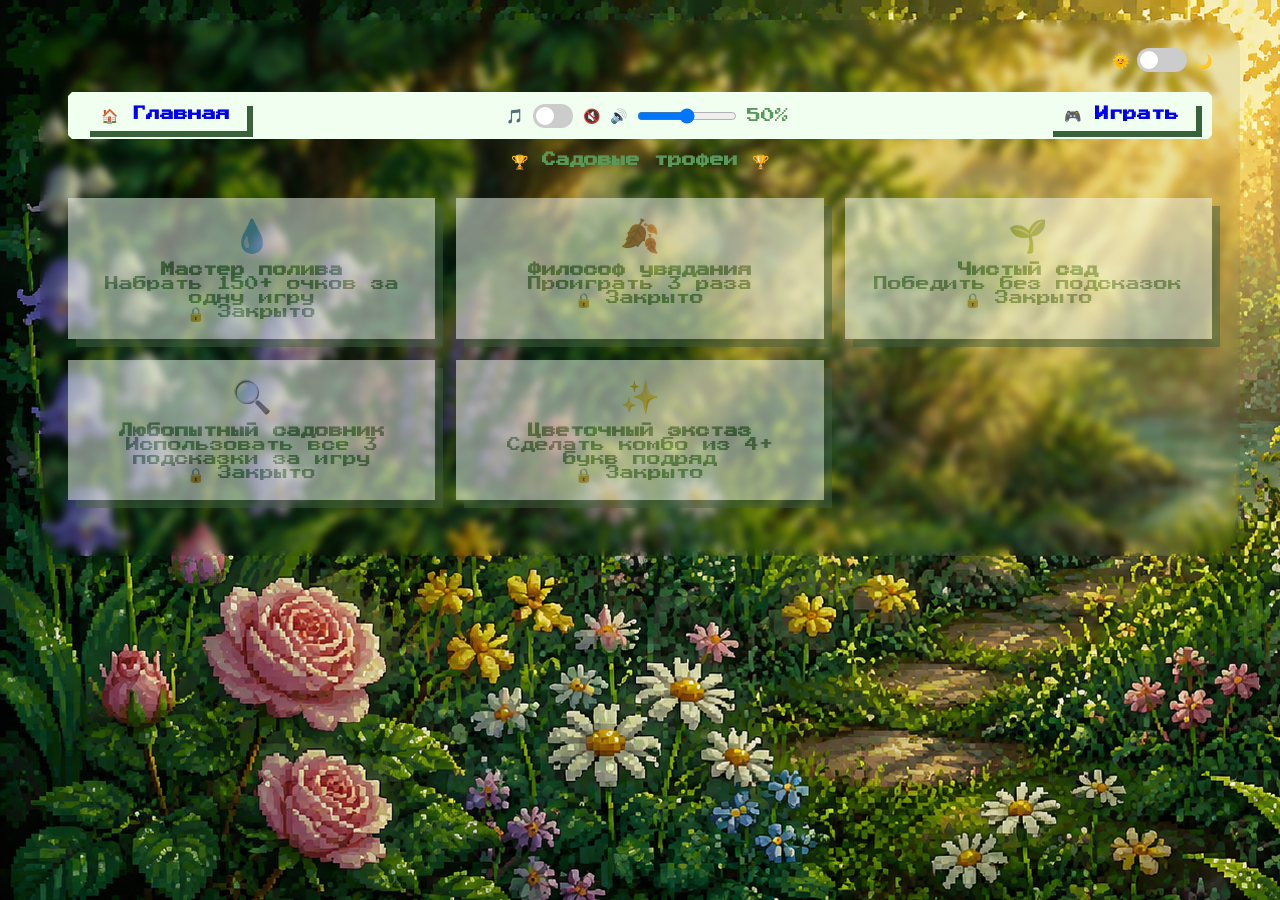
==== achievements.html @ 34e7ea0e "Add files via upload" ====
<!DOCTYPE html>
<html lang="ru">
<head>
    <meta charset="UTF-8">
    <meta name="viewport" content="width=device-width, initial-scale=1.0">
    <title>Достижения | Садовод</title>
    <link href="https://fonts.googleapis.com/css2?family=Press+Start+2P&family=VT323&display=swap" rel="stylesheet">
    <link rel="stylesheet" href="style.css">
</head>
<body>
<div class="container">
    <div class="theme-switch-wrapper">
        <span>🌞</span>
        <label class="theme-switch">
            <input type="checkbox" id="theme-toggle">
            <span class="slider round"></span>
        </label>
        <span>🌙</span>
    </div>
    
    <!-- Панель управления музыкой -->
    <div style="display: flex; justify-content: space-between; align-items: center; gap: 1rem; margin-bottom: 1rem; flex-wrap: wrap; padding: 8px 16px; background: var(--card-bg); clip-path: polygon(4px 0, calc(100% - 4px) 0, 100% 4px, 100% calc(100% - 4px), calc(100% - 4px) 100%, 4px 100%, 0 calc(100% - 4px), 0 4px);">
        <a href="index.html" class="nav-link">🏠 Главная</a>
        <div style="display: flex; align-items: center; gap: 10px;">
            <span>🎵</span>
            <label class="theme-switch" style="width: 40px;">
                <input type="checkbox" id="music-toggle">
                <span class="slider round"></span>
            </label>
            <span>🔇</span>
            <span>🔊</span>
            <input type="range" id="volume-slider" min="0" max="100" value="50" style="width: 100px;">
            <span id="volume-value">50%</span>
        </div>
        <a href="game.html" class="nav-link">🎮 Играть</a>
    </div>
    
    <h1 style="text-align:center;">🏆 Садовые трофеи 🏆</h1>
    <div id="achievements-list" class="achievements-grid"></div>
</div>

<script src="music.js"></script>
<script src="achievements.js"></script>

<script>
    // Инициализация музыки для achievements.html (achievements)
    const music = initPageMusic('achievements', 'achievements_music');
    console.log('Music initialized on achievements page');
    
    // Тёмная тема
    const toggle = document.getElementById('theme-toggle');
    const currentTheme = localStorage.getItem('theme') || 'light';
    if (currentTheme === 'dark') document.body.classList.add('dark');
    if (currentTheme === 'dark') toggle.checked = true;
    toggle.addEventListener('change', () => {
        if (toggle.checked) {
            document.body.classList.add('dark');
            localStorage.setItem('theme', 'dark');
        } else {
            document.body.classList.remove('dark');
            localStorage.setItem('theme', 'light');
        }
    });
</script>
</body>
</html>
---- style.css ----
:root {
    --bg-color: #eaffea;
    --card-bg: #f0fff0;
    --text-color: #599859;
    --border-color: #5b8c5a;
    --shadow-color: #3a623a;
    --accent-color: #ffb347;
    --wrong-color: #ff6b6b;
    --correct-color: #befac0;
    --flower-glow: 0 0 15px rgba(255, 180, 70, 0.8);
}

body.dark {
    --bg-color: #1e2a1e;
    --card-bg: #2a3b2a;
    --text-color: #d4e6d4;
    --border-color: #6b8c5a;
    --shadow-color: #0f1f0f;
    --accent-color: #ffaa44;
}

* {
    font-family: 'Press Start 2P', 'Courier New', monospace;
    font-size: 14px;
    box-sizing: border-box;
    margin: 0;
    padding: 0;
}

body {
    background-image: url('background.png');
    color: var(--text-color);
    transition: all 0.3s ease;
    padding: 20px;
    min-height: 100vh;
    image-rendering: pixelated;
    image-rendering: crisp-edges;
}

.normal-text {
    font-family: 'VT323', 'Courier New', monospace;
    font-size: 20px;
}

.container {
    max-width: 1200px;
    margin: 0 auto;
    background: rgba(0,0,0,0.05);
    padding: 2rem;
    border-radius: 32px;
    backdrop-filter: blur(4px);
}

/* ========== ПИКСЕЛЬНЫЕ ОКОШКИ ========== */
.pixel-box, .rule-card, .settings-panel, .flower-area, .stats, .word-mask, .modal, .achievement-card {
    image-rendering: crisp-edges;
    image-rendering: pixelated;
}

/* Пиксельные края с использованием box-shadow техники */
.pixel-border {
    border: none;
    box-shadow: 
        -3px 0 0 0 var(--border-color),
        3px 0 0 0 var(--border-color),
        0 -3px 0 0 var(--border-color),
        0 3px 0 0 var(--border-color),
        -6px -3px 0 0 var(--shadow-color),
        6px -3px 0 0 var(--shadow-color),
        -6px 3px 0 0 var(--shadow-color),
        6px 3px 0 0 var(--shadow-color);
}

/* Карточки правил — тень увеличена */
.rule-card {
    background: var(--card-bg);
    padding: 1.2rem;
    position: relative;
    border: none;
    box-shadow: 
        8px 8px 0 0 var(--shadow-color),
        inset -1px -1px 0 0 var(--border-color),
        inset 1px 1px 0 0 rgba(255,255,255,0.3);
}

.rule-card h3 {
    margin-bottom: 0.8rem;
    color: var(--accent-color);
    font-size: 16px;
}

/* Панель настроек — тень увеличена */
.settings-panel {
    background: var(--card-bg);
    padding: 1.5rem;
    margin: 1.5rem 0;
    border: none;
    box-shadow: 
        8px 8px 0 0 var(--shadow-color),
        inset -1px -1px 0 0 var(--border-color),
        inset 1px 1px 0 0 rgba(255,255,255,0.2);
}

/* Пиксельные кнопки — тень увеличена */
button, .nav-link, .key, select, .start-btn, .hint-btn, #close-modal {
    background: var(--card-bg);
    border: none;
    font-weight: bold;
    cursor: pointer;
    transition: 0.05s linear;
    box-shadow: 6px 6px 0 var(--shadow-color);
    image-rendering: pixelated;
    position: relative;
}

button:active, .nav-link:active, .key:active, .start-btn:active {
    transform: translate(4px, 4px);
    box-shadow: 2px 2px 0 var(--shadow-color);
}

.nav-link {
    text-decoration: none;
    display: inline-block;
    padding: 0.5rem 1.2rem;
}

/* Пиксельная клавиатура */
.keyboard {
    display: grid;
    grid-template-columns: repeat(9, 1fr);
    gap: 6px;
    margin: 1.5rem 0;
}

.key {
    padding: 12px 0;
    text-align: center;
    font-size: 1.2rem;
    background: var(--card-bg);
    box-shadow: 5px 5px 0 var(--shadow-color);
}

.key.used {
    opacity: 0.4;
    text-decoration: line-through;
    pointer-events: none;
}

.key:active {
    transform: translate(3px, 3px);
    box-shadow: 2px 2px 0 var(--shadow-color);
}

/* Статистика — тень увеличена */
.stats {
    display: flex;
    justify-content: space-between;
    margin: 1rem 0;
    font-weight: bold;
    background: var(--card-bg);
    padding: 12px 16px;
    box-shadow: 6px 6px 0 var(--shadow-color);
}

/* Поле со словом — тень увеличена */
.word-mask {
    font-size: 2.2rem;
    letter-spacing: 12px;
    font-family: monospace;
    background: var(--bg-color);
    padding: 0.8rem;
    text-align: center;
    margin: 1rem 0;
    box-shadow: inset 5px 5px 0 var(--shadow-color), inset -2px -2px 0 var(--border-color);
    image-rendering: crisp-edges;
}

/* Область цветка — тень увеличена */
.flower-area {
    background: var(--card-bg);
    padding: 1rem;
    text-align: center;
    position: relative;
    box-shadow: 8px 8px 0 var(--shadow-color);
}

/* Модальное окно — тень увеличена (самая большая) */
.modal {
    position: fixed;
    top: 50%;
    left: 50%;
    transform: translate(-50%, -50%);
    background: var(--card-bg);
    padding: 1.5rem;
    z-index: 1000;
    max-width: 90%;
    text-align: center;
    box-shadow: 12px 12px 0 var(--shadow-color);
    border: none;
}

.modal button {
    margin-top: 16px;
    padding: 8px 16px;
}

.overlay {
    position: fixed;
    top: 0;
    left: 0;
    width: 100%;
    height: 100%;
    background: rgba(0,0,0,0.7);
    z-index: 999;
}

/* Карточки достижений — тень увеличена */
.achievement-card {
    background: var(--card-bg);
    padding: 1.2rem;
    text-align: center;
    transition: 0.2s;
    box-shadow: 8px 8px 0 var(--shadow-color);
}

.achievement-card.locked {
    opacity: 0.5;
    filter: grayscale(0.3);
}

.achievement-icon {
    font-size: 32px;
    margin-bottom: 8px;
    display: block;
}

/* Hero секция */
.hero {
    text-align: center;
    margin-bottom: 2rem;
}

.hero h1 {
    font-size: 3rem;
    text-shadow: 5px 5px 0 var(--shadow-color);
    letter-spacing: 2px;
    image-rendering: crisp-edges;
}

/* Настройки */
.setting-row {
    display: flex;
    justify-content: space-between;
    align-items: center;
    margin-bottom: 1rem;
    flex-wrap: wrap;
    gap: 0.5rem;
}

select, .volume-slider {
    background: var(--bg-color);
    padding: 0.5rem 1rem;
    font-family: 'Courier New', monospace;
    font-weight: bold;
    cursor: pointer;
    color: var(--text-color);
    box-shadow: 5px 5px 0 var(--shadow-color);
}

.start-btn {
    background: var(--accent-color);
    color: #1a1a2e;
    font-size: 1.5rem;
    padding: 0.8rem 2rem;
    margin-top: 1rem;
    box-shadow: 8px 8px 0 var(--shadow-color);
}

.rules-grid {
    display: grid;
    grid-template-columns: repeat(auto-fit, minmax(250px, 1fr));
    gap: 1.5rem;
    margin: 2rem 0;
}

.nav-links {
    display: flex;
    gap: 1rem;
    justify-content: center;
    margin-top: 2rem;
}

/* Цветок */
#flower-emoji {
    font-size: 8rem;
    cursor: pointer;
    transition: 0.2s;
    display: inline-block;
    filter: drop-shadow(5px 5px 0 var(--shadow-color));
}

.glow {
    text-shadow: 0 0 20px gold;
    animation: pulse 0.6s infinite;
}

@keyframes pulse {
    0% { transform: scale(1); opacity: 1; }
    50% { transform: scale(1.08); opacity: 0.9; }
}

/* Адаптив */
@media (max-width: 768px) {
    .container {
        padding: 1rem;
    }
    .hero h1 {
        font-size: 2rem;
    }
    .rules-grid {
        grid-template-columns: 1fr;
    }
    .keyboard {
        grid-template-columns: repeat(7, 1fr);
    }
}

.game-layout {
    display: grid;
    grid-template-columns: 1fr 1.5fr;
    gap: 2rem;
    margin: 1rem 0;
}

@media (max-width: 700px) {
    .game-layout {
        grid-template-columns: 1fr;
    }
}

.achievements-grid {
    display: grid;
    grid-template-columns: repeat(auto-fill, minmax(280px, 1fr));
    gap: 1.5rem;
    margin: 2rem 0;
}

#combo-indicator {
    margin-top: 10px;
    font-size: 12px;
}

.action-buttons {
    display: flex;
    gap: 1rem;
    justify-content: center;
}

.hint-btn {
    background: #ffaa66;
}

.theme-switch-wrapper {
    display: flex;
    align-items: center;
    justify-content: flex-end;
    gap: 8px;
    margin-bottom: 20px;
}

.theme-switch {
    position: relative;
    display: inline-block;
    width: 50px;
    height: 24px;
}

.theme-switch input {
    opacity: 0;
    width: 0;
    height: 0;
}

.slider {
    position: absolute;
    cursor: pointer;
    top: 0;
    left: 0;
    right: 0;
    bottom: 0;
    background-color: #ccc;
    transition: 0.3s;
    border-radius: 24px;
}

.slider:before {
    position: absolute;
    content: "";
    height: 18px;
    width: 18px;
    left: 3px;
    bottom: 3px;
    background-color: white;
    transition: 0.3s;
    border-radius: 50%;
}

input:checked + .slider {
    background-color: var(--accent-color);
}

input:checked + .slider:before {
    transform: translateX(26px);
}
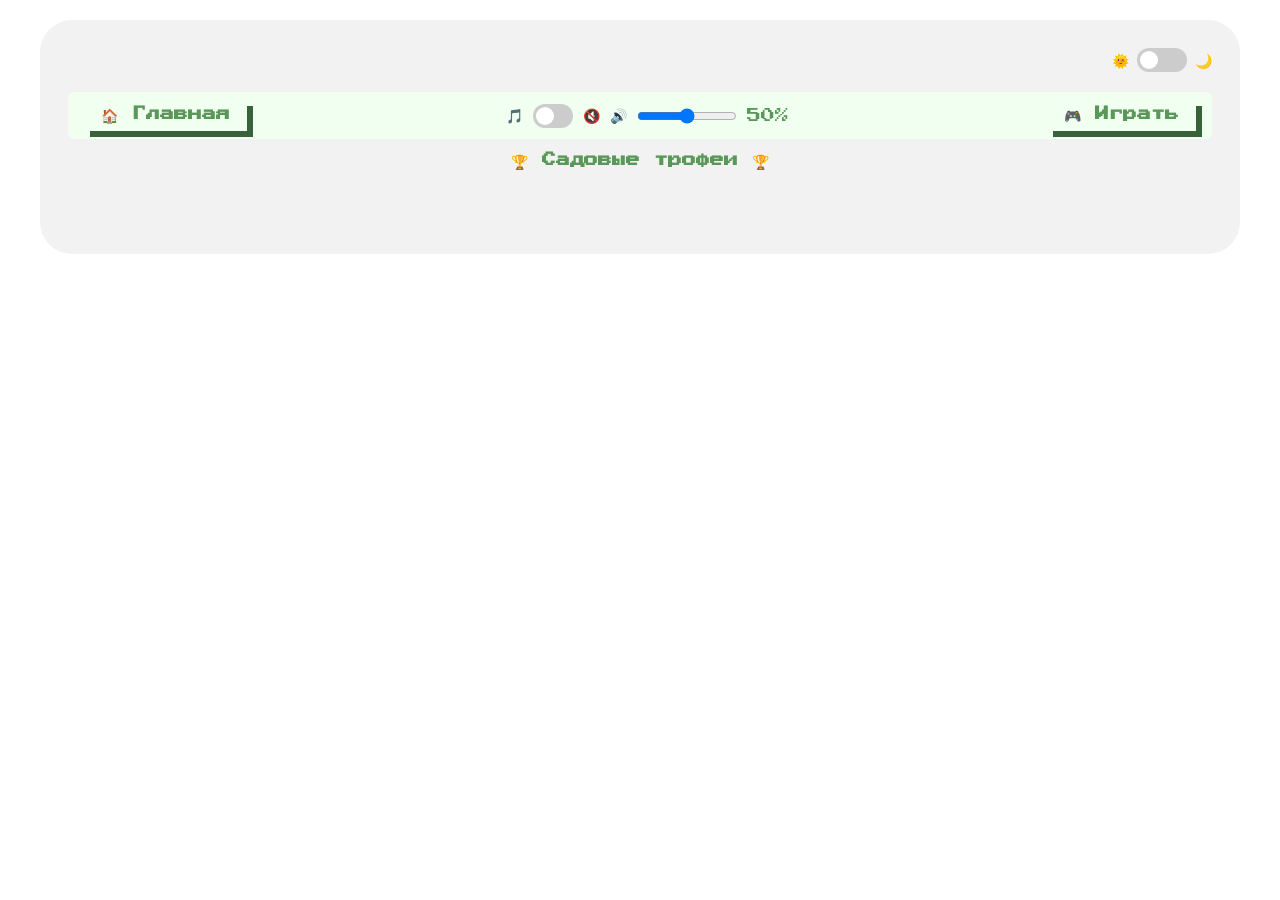
==== commit 75596e31: "Add files via upload -добавлено новое состояние цветка при определенном количестве неправильных букв" ====
--- a/achievements.html
+++ b/achievements.html
@@ -17,8 +17,6 @@
         </label>
         <span>🌙</span>
     </div>
-    
-    <!-- Панель управления музыкой -->
     <div style="display: flex; justify-content: space-between; align-items: center; gap: 1rem; margin-bottom: 1rem; flex-wrap: wrap; padding: 8px 16px; background: var(--card-bg); clip-path: polygon(4px 0, calc(100% - 4px) 0, 100% 4px, 100% calc(100% - 4px), calc(100% - 4px) 100%, 4px 100%, 0 calc(100% - 4px), 0 4px);">
         <a href="index.html" class="nav-link">🏠 Главная</a>
         <div style="display: flex; align-items: center; gap: 10px;">
@@ -34,26 +32,74 @@
         </div>
         <a href="game.html" class="nav-link">🎮 Играть</a>
     </div>
-    
     <h1 style="text-align:center;">🏆 Садовые трофеи 🏆</h1>
     <div id="achievements-list" class="achievements-grid"></div>
 </div>
-
-<script src="music.js"></script>
-<script src="achievements.js"></script>
-
+<script src="js/achievements.js"></script>
 <script>
-    // Инициализация музыки для achievements.html (achievements)
-    const music = initPageMusic('achievements', 'achievements_music');
-    console.log('Music initialized on achievements page');
-    
-    // Тёмная тема
-    const toggle = document.getElementById('theme-toggle');
+    const audio = new Audio('audio/achievements.mp3');
+    audio.loop = true;
+    const musicToggle = document.getElementById('music-toggle');
+    const volumeSlider = document.getElementById('volume-slider');
+    const volumeValue = document.getElementById('volume-value');
+    let musicPlaying = localStorage.getItem('achievements_music_playing') === 'true';
+    let currentVolume = localStorage.getItem('achievements_music_volume');
+    if (currentVolume !== null) {
+        audio.volume = currentVolume / 100;
+        volumeSlider.value = currentVolume;
+        volumeValue.textContent = currentVolume + '%';
+    } else {
+        audio.volume = 0.5;
+        volumeSlider.value = 50;
+        volumeValue.textContent = '50%';
+    }
+    musicToggle.checked = musicPlaying;
+    function startMusic() {
+        audio.play().then(() => {
+            musicPlaying = true;
+            localStorage.setItem('achievements_music_playing', 'true');
+        }).catch(e => {
+            console.log('Не удалось запустить музыку:', e);
+            musicPlaying = false;
+            musicToggle.checked = false;
+            localStorage.setItem('achievements_music_playing', 'false');
+        });
+    }
+    function stopMusic() {
+        audio.pause();
+        musicPlaying = false;
+        localStorage.setItem('achievements_music_playing', 'false');
+    }
+    musicToggle.addEventListener('change', function() {
+        if (musicToggle.checked) {
+            startMusic();
+        } else {
+            stopMusic();
+        }
+    });
+    volumeSlider.addEventListener('input', function(e) {
+        const val = parseInt(e.target.value);
+        audio.volume = val / 100;
+        volumeValue.textContent = val + '%';
+        localStorage.setItem('achievements_music_volume', val);
+    });
+    if (musicPlaying) {
+        const playOnFirstInteraction = function() {
+            if (musicToggle.checked) {
+                audio.play().catch(e => console.log('Play attempt failed'));
+            }
+            document.removeEventListener('click', playOnFirstInteraction);
+            document.removeEventListener('keydown', playOnFirstInteraction);
+        };
+        document.addEventListener('click', playOnFirstInteraction);
+        document.addEventListener('keydown', playOnFirstInteraction);
+    }
+    const themeToggle = document.getElementById('theme-toggle');
     const currentTheme = localStorage.getItem('theme') || 'light';
     if (currentTheme === 'dark') document.body.classList.add('dark');
-    if (currentTheme === 'dark') toggle.checked = true;
-    toggle.addEventListener('change', () => {
-        if (toggle.checked) {
+    if (currentTheme === 'dark') themeToggle.checked = true;
+    themeToggle.addEventListener('change', () => {
+        if (themeToggle.checked) {
             document.body.classList.add('dark');
             localStorage.setItem('theme', 'dark');
         } else {
@@ -61,6 +107,7 @@
             localStorage.setItem('theme', 'light');
         }
     });
+    renderAchievements();
 </script>
 </body>
 </html>
--- a/style.css
+++ b/style.css
@@ -8,8 +8,8 @@
     --wrong-color: #ff6b6b;
     --correct-color: #befac0;
     --flower-glow: 0 0 15px rgba(255, 180, 70, 0.8);
-}
-
+    --visited-link: #5fd35f;
+}
 body.dark {
     --bg-color: #1e2a1e;
     --card-bg: #2a3b2a;
@@ -17,8 +17,8 @@
     --border-color: #6b8c5a;
     --shadow-color: #0f1f0f;
     --accent-color: #ffaa44;
-}
-
+    --visited-link: #5fd35f;
+}
 * {
     font-family: 'Press Start 2P', 'Courier New', monospace;
     font-size: 14px;
@@ -26,9 +26,8 @@
     margin: 0;
     padding: 0;
 }
-
 body {
-    background-image: url('background.png');
+    background-image: url('images/background.png');
     color: var(--text-color);
     transition: all 0.3s ease;
     padding: 20px;
@@ -36,12 +35,10 @@
     image-rendering: pixelated;
     image-rendering: crisp-edges;
 }
-
 .normal-text {
     font-family: 'VT323', 'Courier New', monospace;
     font-size: 20px;
 }
-
 .container {
     max-width: 1200px;
     margin: 0 auto;
@@ -50,14 +47,10 @@
     border-radius: 32px;
     backdrop-filter: blur(4px);
 }
-
-/* ========== ПИКСЕЛЬНЫЕ ОКОШКИ ========== */
 .pixel-box, .rule-card, .settings-panel, .flower-area, .stats, .word-mask, .modal, .achievement-card {
     image-rendering: crisp-edges;
     image-rendering: pixelated;
 }
-
-/* Пиксельные края с использованием box-shadow техники */
 .pixel-border {
     border: none;
     box-shadow: 
@@ -70,8 +63,6 @@
         -6px 3px 0 0 var(--shadow-color),
         6px 3px 0 0 var(--shadow-color);
 }
-
-/* Карточки правил — тень увеличена */
 .rule-card {
     background: var(--card-bg);
     padding: 1.2rem;
@@ -82,14 +73,11 @@
         inset -1px -1px 0 0 var(--border-color),
         inset 1px 1px 0 0 rgba(255,255,255,0.3);
 }
-
 .rule-card h3 {
     margin-bottom: 0.8rem;
     color: var(--accent-color);
     font-size: 16px;
 }
-
-/* Панель настроек — тень увеличена */
 .settings-panel {
     background: var(--card-bg);
     padding: 1.5rem;
@@ -100,8 +88,6 @@
         inset -1px -1px 0 0 var(--border-color),
         inset 1px 1px 0 0 rgba(255,255,255,0.2);
 }
-
-/* Пиксельные кнопки — тень увеличена */
 button, .nav-link, .key, select, .start-btn, .hint-btn, #close-modal {
     background: var(--card-bg);
     border: none;
@@ -112,26 +98,41 @@
     image-rendering: pixelated;
     position: relative;
 }
-
 button:active, .nav-link:active, .key:active, .start-btn:active {
     transform: translate(4px, 4px);
     box-shadow: 2px 2px 0 var(--shadow-color);
 }
-
 .nav-link {
     text-decoration: none;
     display: inline-block;
     padding: 0.5rem 1.2rem;
-}
-
-/* Пиксельная клавиатура */
+    color: var(--text-color);
+}
+
+/* Стиль для посещённых ссылок */
+.nav-link:visited {
+    color: var(--visited-link);
+}
+
+/* Стиль для всех ссылок в навигации, включая уже посещённые */
+a.nav-link:link {
+    color: var(--text-color);
+}
+
+a.nav-link:visited {
+    color: var(--visited-link);
+}
+
+a.nav-link:hover {
+    color: var(--accent-color);
+}
+
 .keyboard {
     display: grid;
     grid-template-columns: repeat(9, 1fr);
     gap: 6px;
     margin: 1.5rem 0;
 }
-
 .key {
     padding: 12px 0;
     text-align: center;
@@ -139,7 +140,6 @@
     background: var(--card-bg);
     box-shadow: 5px 5px 0 var(--shadow-color);
 }
-
 .key.used {
     opacity: 0.4;
     text-decoration: line-through;
@@ -150,8 +150,6 @@
     transform: translate(3px, 3px);
     box-shadow: 2px 2px 0 var(--shadow-color);
 }
-
-/* Статистика — тень увеличена */
 .stats {
     display: flex;
     justify-content: space-between;
@@ -161,8 +159,6 @@
     padding: 12px 16px;
     box-shadow: 6px 6px 0 var(--shadow-color);
 }
-
-/* Поле со словом — тень увеличена */
 .word-mask {
     font-size: 2.2rem;
     letter-spacing: 12px;
@@ -174,8 +170,6 @@
     box-shadow: inset 5px 5px 0 var(--shadow-color), inset -2px -2px 0 var(--border-color);
     image-rendering: crisp-edges;
 }
-
-/* Область цветка — тень увеличена */
 .flower-area {
     background: var(--card-bg);
     padding: 1rem;
@@ -183,8 +177,6 @@
     position: relative;
     box-shadow: 8px 8px 0 var(--shadow-color);
 }
-
-/* Модальное окно — тень увеличена (самая большая) */
 .modal {
     position: fixed;
     top: 50%;
@@ -198,12 +190,10 @@
     box-shadow: 12px 12px 0 var(--shadow-color);
     border: none;
 }
-
 .modal button {
     margin-top: 16px;
     padding: 8px 16px;
 }
-
 .overlay {
     position: fixed;
     top: 0;
@@ -213,8 +203,6 @@
     background: rgba(0,0,0,0.7);
     z-index: 999;
 }
-
-/* Карточки достижений — тень увеличена */
 .achievement-card {
     background: var(--card-bg);
     padding: 1.2rem;
@@ -222,32 +210,25 @@
     transition: 0.2s;
     box-shadow: 8px 8px 0 var(--shadow-color);
 }
-
 .achievement-card.locked {
     opacity: 0.5;
     filter: grayscale(0.3);
 }
-
 .achievement-icon {
     font-size: 32px;
     margin-bottom: 8px;
     display: block;
 }
-
-/* Hero секция */
 .hero {
     text-align: center;
     margin-bottom: 2rem;
 }
-
 .hero h1 {
     font-size: 3rem;
     text-shadow: 5px 5px 0 var(--shadow-color);
     letter-spacing: 2px;
     image-rendering: crisp-edges;
 }
-
-/* Настройки */
 .setting-row {
     display: flex;
     justify-content: space-between;
@@ -256,7 +237,6 @@
     flex-wrap: wrap;
     gap: 0.5rem;
 }
-
 select, .volume-slider {
     background: var(--bg-color);
     padding: 0.5rem 1rem;
@@ -266,7 +246,6 @@
     color: var(--text-color);
     box-shadow: 5px 5px 0 var(--shadow-color);
 }
-
 .start-btn {
     background: var(--accent-color);
     color: #1a1a2e;
@@ -275,22 +254,18 @@
     margin-top: 1rem;
     box-shadow: 8px 8px 0 var(--shadow-color);
 }
-
 .rules-grid {
     display: grid;
     grid-template-columns: repeat(auto-fit, minmax(250px, 1fr));
     gap: 1.5rem;
     margin: 2rem 0;
 }
-
 .nav-links {
     display: flex;
     gap: 1rem;
     justify-content: center;
     margin-top: 2rem;
 }
-
-/* Цветок */
 #flower-emoji {
     font-size: 8rem;
     cursor: pointer;
@@ -298,18 +273,14 @@
     display: inline-block;
     filter: drop-shadow(5px 5px 0 var(--shadow-color));
 }
-
 .glow {
     text-shadow: 0 0 20px gold;
     animation: pulse 0.6s infinite;
 }
-
 @keyframes pulse {
     0% { transform: scale(1); opacity: 1; }
     50% { transform: scale(1.08); opacity: 0.9; }
 }
-
-/* Адаптив */
 @media (max-width: 768px) {
     .container {
         padding: 1rem;
@@ -324,42 +295,35 @@
         grid-template-columns: repeat(7, 1fr);
     }
 }
-
 .game-layout {
     display: grid;
     grid-template-columns: 1fr 1.5fr;
     gap: 2rem;
     margin: 1rem 0;
 }
-
 @media (max-width: 700px) {
     .game-layout {
         grid-template-columns: 1fr;
     }
 }
-
 .achievements-grid {
     display: grid;
     grid-template-columns: repeat(auto-fill, minmax(280px, 1fr));
     gap: 1.5rem;
     margin: 2rem 0;
 }
-
 #combo-indicator {
     margin-top: 10px;
     font-size: 12px;
 }
-
 .action-buttons {
     display: flex;
     gap: 1rem;
     justify-content: center;
 }
-
 .hint-btn {
     background: #ffaa66;
 }
-
 .theme-switch-wrapper {
     display: flex;
     align-items: center;
@@ -367,20 +331,17 @@
     gap: 8px;
     margin-bottom: 20px;
 }
-
 .theme-switch {
     position: relative;
     display: inline-block;
     width: 50px;
     height: 24px;
 }
-
 .theme-switch input {
     opacity: 0;
     width: 0;
     height: 0;
 }
-
 .slider {
     position: absolute;
     cursor: pointer;
@@ -392,7 +353,6 @@
     transition: 0.3s;
     border-radius: 24px;
 }
-
 .slider:before {
     position: absolute;
     content: "";
@@ -404,11 +364,9 @@
     transition: 0.3s;
     border-radius: 50%;
 }
-
 input:checked + .slider {
     background-color: var(--accent-color);
 }
-
 input:checked + .slider:before {
     transform: translateX(26px);
 }
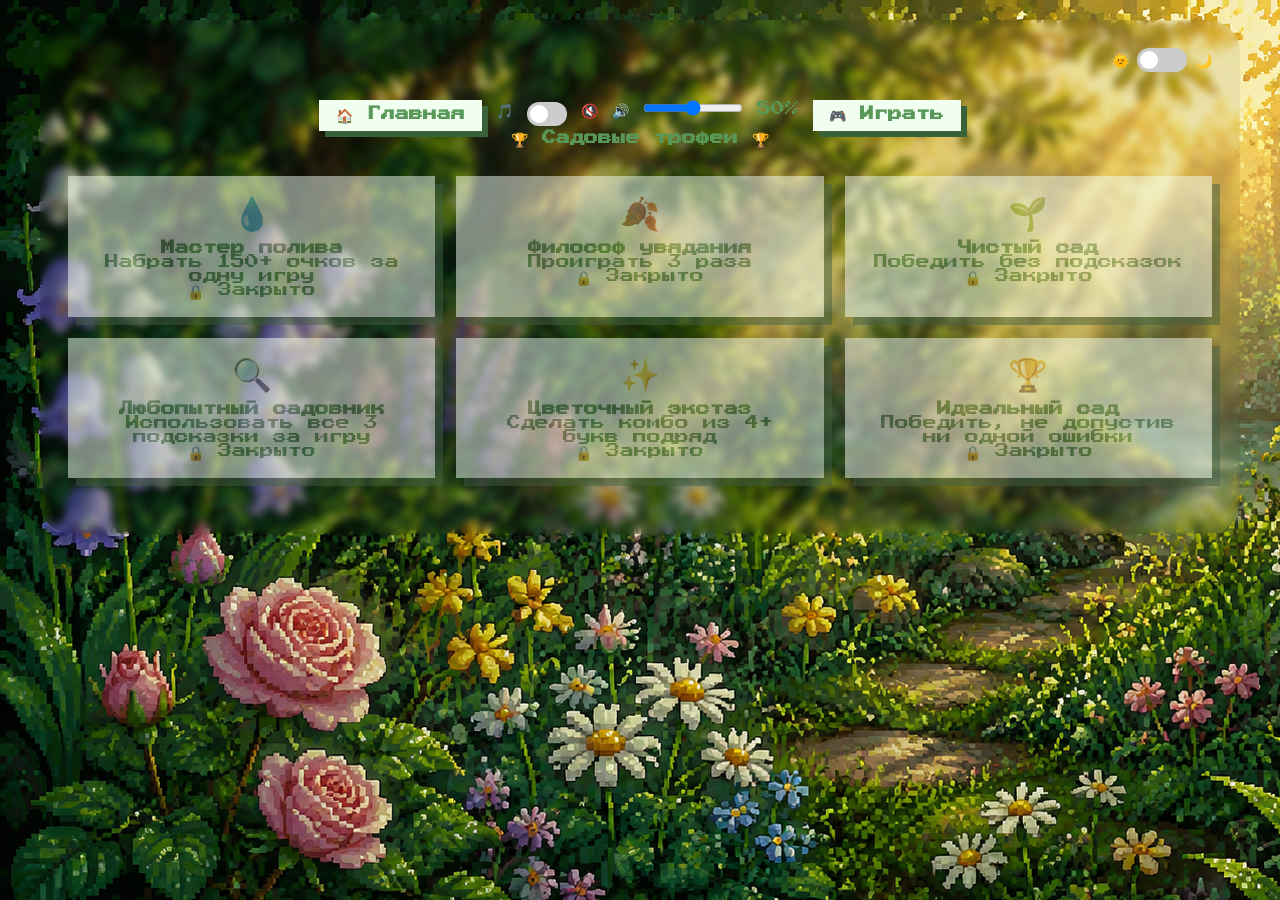
==== commit 05fdd7f2: "Add files via upload -код написан чуть проще -картинки сжаты, чтобы размер проекта не достигал лими" ====
--- a/achievements.html
+++ b/achievements.html
@@ -4,6 +4,7 @@
     <meta charset="UTF-8">
     <meta name="viewport" content="width=device-width, initial-scale=1.0">
     <title>Достижения | Садовод</title>
+    <script src="js/achievements.js" defer></script>
     <link href="https://fonts.googleapis.com/css2?family=Press+Start+2P&family=VT323&display=swap" rel="stylesheet">
     <link rel="stylesheet" href="style.css">
 </head>
@@ -17,97 +18,25 @@
         </label>
         <span>🌙</span>
     </div>
-    <div style="display: flex; justify-content: space-between; align-items: center; gap: 1rem; margin-bottom: 1rem; flex-wrap: wrap; padding: 8px 16px; background: var(--card-bg); clip-path: polygon(4px 0, calc(100% - 4px) 0, 100% 4px, 100% calc(100% - 4px), calc(100% - 4px) 100%, 4px 100%, 0 calc(100% - 4px), 0 4px);">
-        <a href="index.html" class="nav-link">🏠 Главная</a>
-        <div style="display: flex; align-items: center; gap: 10px;">
-            <span>🎵</span>
-            <label class="theme-switch" style="width: 40px;">
-                <input type="checkbox" id="music-toggle">
-                <span class="slider round"></span>
-            </label>
-            <span>🔇</span>
-            <span>🔊</span>
-            <input type="range" id="volume-slider" min="0" max="100" value="50" style="width: 100px;">
-            <span id="volume-value">50%</span>
+    <div class="nav-bar">
+        <div class="nav-links">
+            <a href="index.html" class="nav-link">🏠 Главная</a>
+            <div class="music-controls">
+                <span>🎵</span>
+                <label class="theme-switch" style="width: 40px;">
+                    <input type="checkbox" id="music-toggle">
+                    <span class="slider round"></span>
+                </label>
+                <span>🔇</span>
+                <span>🔊</span>
+                <input type="range" id="volume-slider" min="0" max="100" value="50" style="width: 100px;">
+                <span id="volume-value">50%</span>
+            </div>
+            <a href="game.html" class="nav-link">🎮 Играть</a>
         </div>
-        <a href="game.html" class="nav-link">🎮 Играть</a>
     </div>
     <h1 style="text-align:center;">🏆 Садовые трофеи 🏆</h1>
     <div id="achievements-list" class="achievements-grid"></div>
 </div>
-<script src="js/achievements.js"></script>
-<script>
-    const audio = new Audio('audio/achievements.mp3');
-    audio.loop = true;
-    const musicToggle = document.getElementById('music-toggle');
-    const volumeSlider = document.getElementById('volume-slider');
-    const volumeValue = document.getElementById('volume-value');
-    let musicPlaying = localStorage.getItem('achievements_music_playing') === 'true';
-    let currentVolume = localStorage.getItem('achievements_music_volume');
-    if (currentVolume !== null) {
-        audio.volume = currentVolume / 100;
-        volumeSlider.value = currentVolume;
-        volumeValue.textContent = currentVolume + '%';
-    } else {
-        audio.volume = 0.5;
-        volumeSlider.value = 50;
-        volumeValue.textContent = '50%';
-    }
-    musicToggle.checked = musicPlaying;
-    function startMusic() {
-        audio.play().then(() => {
-            musicPlaying = true;
-            localStorage.setItem('achievements_music_playing', 'true');
-        }).catch(e => {
-            console.log('Не удалось запустить музыку:', e);
-            musicPlaying = false;
-            musicToggle.checked = false;
-            localStorage.setItem('achievements_music_playing', 'false');
-        });
-    }
-    function stopMusic() {
-        audio.pause();
-        musicPlaying = false;
-        localStorage.setItem('achievements_music_playing', 'false');
-    }
-    musicToggle.addEventListener('change', function() {
-        if (musicToggle.checked) {
-            startMusic();
-        } else {
-            stopMusic();
-        }
-    });
-    volumeSlider.addEventListener('input', function(e) {
-        const val = parseInt(e.target.value);
-        audio.volume = val / 100;
-        volumeValue.textContent = val + '%';
-        localStorage.setItem('achievements_music_volume', val);
-    });
-    if (musicPlaying) {
-        const playOnFirstInteraction = function() {
-            if (musicToggle.checked) {
-                audio.play().catch(e => console.log('Play attempt failed'));
-            }
-            document.removeEventListener('click', playOnFirstInteraction);
-            document.removeEventListener('keydown', playOnFirstInteraction);
-        };
-        document.addEventListener('click', playOnFirstInteraction);
-        document.addEventListener('keydown', playOnFirstInteraction);
-    }
-    const themeToggle = document.getElementById('theme-toggle');
-    const currentTheme = localStorage.getItem('theme') || 'light';
-    if (currentTheme === 'dark') document.body.classList.add('dark');
-    if (currentTheme === 'dark') themeToggle.checked = true;
-    themeToggle.addEventListener('change', () => {
-        if (themeToggle.checked) {
-            document.body.classList.add('dark');
-            localStorage.setItem('theme', 'dark');
-        } else {
-            document.body.classList.remove('dark');
-            localStorage.setItem('theme', 'light');
-        }
-    });
-    renderAchievements();
-</script>
 </body>
 </html>
--- a/style.css
+++ b/style.css
@@ -108,25 +108,18 @@
     padding: 0.5rem 1.2rem;
     color: var(--text-color);
 }
-
-/* Стиль для посещённых ссылок */
 .nav-link:visited {
     color: var(--visited-link);
 }
-
-/* Стиль для всех ссылок в навигации, включая уже посещённые */
 a.nav-link:link {
     color: var(--text-color);
 }
-
 a.nav-link:visited {
     color: var(--visited-link);
 }
-
 a.nav-link:hover {
     color: var(--accent-color);
 }
-
 .keyboard {
     display: grid;
     grid-template-columns: repeat(9, 1fr);
@@ -145,7 +138,6 @@
     text-decoration: line-through;
     pointer-events: none;
 }
-
 .key:active {
     transform: translate(3px, 3px);
     box-shadow: 2px 2px 0 var(--shadow-color);
@@ -369,4 +361,163 @@
 }
 input:checked + .slider:before {
     transform: translateX(26px);
+}
+.flower-area {
+    background-image: url('images/background-game.png');
+    background-size: cover;
+    background-position: center;
+    background-repeat: no-repeat;
+    position: relative;
+    min-height: 400px;
+    display: flex;
+    flex-direction: column;
+    align-items: center;
+    justify-content: center;
+    overflow: hidden;
+}
+.flower-image {
+    width: 80%;
+    max-width: 280px;
+    height: auto;
+    object-fit: contain;
+    display: block;
+    margin: 0 auto;
+    transition: all 0.2s ease;
+    image-rendering: pixelated;
+    image-rendering: crisp-edges;
+    filter: drop-shadow(5px 5px 0 var(--shadow-color));
+    position: relative;
+    z-index: 2;
+}
+.flower-image.glow {
+    animation: pulse 0.6s infinite;
+    filter: drop-shadow(0 0 15px gold) drop-shadow(5px 5px 0 var(--shadow-color));
+}
+#flower-emoji {
+    display: none;
+}
+.flower-image-container {
+    position: relative;
+    display: flex;
+    justify-content: center;
+    align-items: center;
+    width: 100%;
+    margin-bottom: 20px;
+}
+#petals-count {
+    background: var(--card-bg);
+    padding: 8px 16px;
+    margin-top: 10px;
+    font-weight: bold;
+    box-shadow: 5px 5px 0 var(--shadow-color);
+    display: inline-block;
+    position: relative;
+    z-index: 2;
+}
+#combo-indicator {
+    margin-top: 10px;
+    font-weight: bold;
+    color: var(--accent-color);
+    text-shadow: 2px 2px 0 var(--shadow-color);
+    position: relative;
+    z-index: 2;
+}
+.hint-btn {
+    margin-top: 15px;
+    position: relative;
+    z-index: 2;
+}
+.falling-petal {
+    position: absolute;
+    width: 80px;
+    height: 80px;
+    pointer-events: none;
+    z-index: 10;
+    animation: fallAndFade 2s ease-out forwards;
+}
+@keyframes fallAndFade {
+    0% {
+        transform: translateY(0) rotate(0deg);
+        opacity: 1;
+    }
+    100% {
+        transform: translateY(350px) rotate(200deg);
+        opacity: 0;
+    }
+}
+.word-description {
+    background: var(--card-bg);
+    padding: 12px 20px;
+    margin-bottom: 20px;
+    text-align: center;
+    font-size: 0.85rem;
+    line-height: 1.6;
+    box-shadow: 6px 6px 0 var(--shadow-color);
+    font-family: 'VT323', 'Courier New', monospace;
+    font-size: 1.1rem;
+}
+.word-description i {
+    color: var(--accent-color);
+}
+.fact-btn {
+    background: #66bb66;
+    color: white;
+    margin-top: 10px;
+}
+.fact-btn:active {
+    transform: translate(4px, 4px);
+    box-shadow: 2px 2px 0 var(--shadow-color);
+}
+.fact-btn-hidden {
+    display: none;
+}
+.game-toast {
+    position: fixed;
+    bottom: 30px;
+    left: 50%;
+    transform: translateX(-50%) translateY(100px);
+    background: var(--card-bg);
+    color: var(--text-color);
+    padding: 12px 24px;
+    border-radius: 8px;
+    font-size: 14px;
+    font-family: 'Press Start 2P', monospace;
+    z-index: 1000;
+    box-shadow: 6px 6px 0 var(--shadow-color);
+    opacity: 0;
+    transition: all 0.3s ease;
+    pointer-events: none;
+    max-width: 90%;
+    text-align: center;
+    white-space: nowrap;
+}
+@media (max-width: 600px) {
+    .game-toast {
+        white-space: normal;
+        font-size: 10px;
+        padding: 10px 16px;
+    }
+}
+.game-toast.show {
+    transform: translateX(-50%) translateY(0);
+    opacity: 1;
+}
+.game-toast.win {
+    border-left: 4px solid #4caf50;
+    color: #4caf50;
+}
+.game-toast.lose {
+    border-left: 4px solid #f44336;
+    color: #f44336;
+}
+.game-toast.fact {
+    border-left: 4px solid #ffb347;
+    color: #ffb347;
+}
+.game-toast.error {
+    border-left: 4px solid #ff6b6b;
+    color: #ff6b6b;
+}
+.game-toast.info {
+    border-left: 4px solid #66bb66;
 }
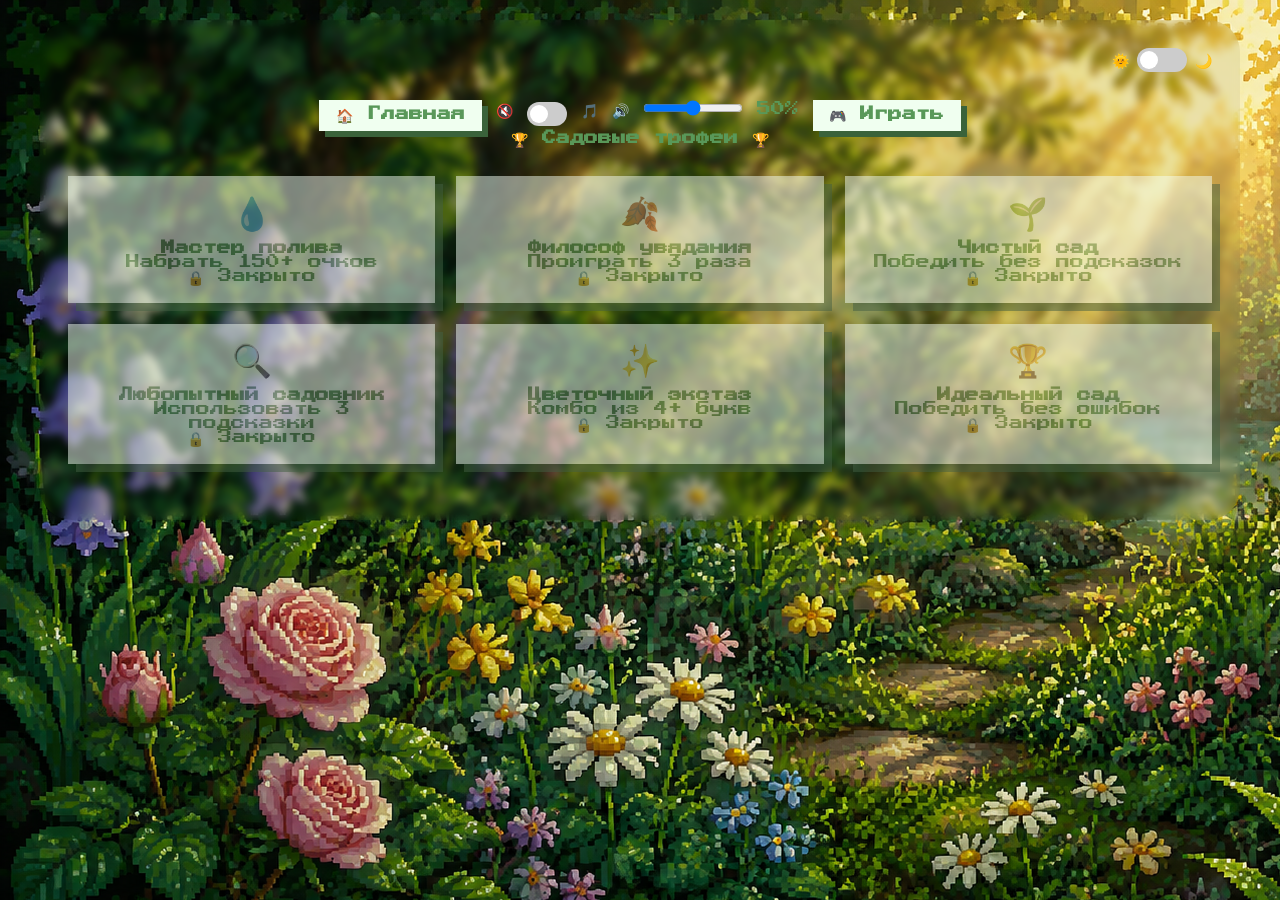
==== commit 29954bc4: "Update achievements.html" ====
--- a/achievements.html
+++ b/achievements.html
@@ -22,12 +22,12 @@
         <div class="nav-links">
             <a href="index.html" class="nav-link">🏠 Главная</a>
             <div class="music-controls">
-                <span>🎵</span>
+                <span>🔇</span>
                 <label class="theme-switch" style="width: 40px;">
                     <input type="checkbox" id="music-toggle">
                     <span class="slider round"></span>
                 </label>
-                <span>🔇</span>
+                <span>🎵</span>
                 <span>🔊</span>
                 <input type="range" id="volume-slider" min="0" max="100" value="50" style="width: 100px;">
                 <span id="volume-value">50%</span>
@@ -39,4 +39,4 @@
     <div id="achievements-list" class="achievements-grid"></div>
 </div>
 </body>
-</html>+</html>
